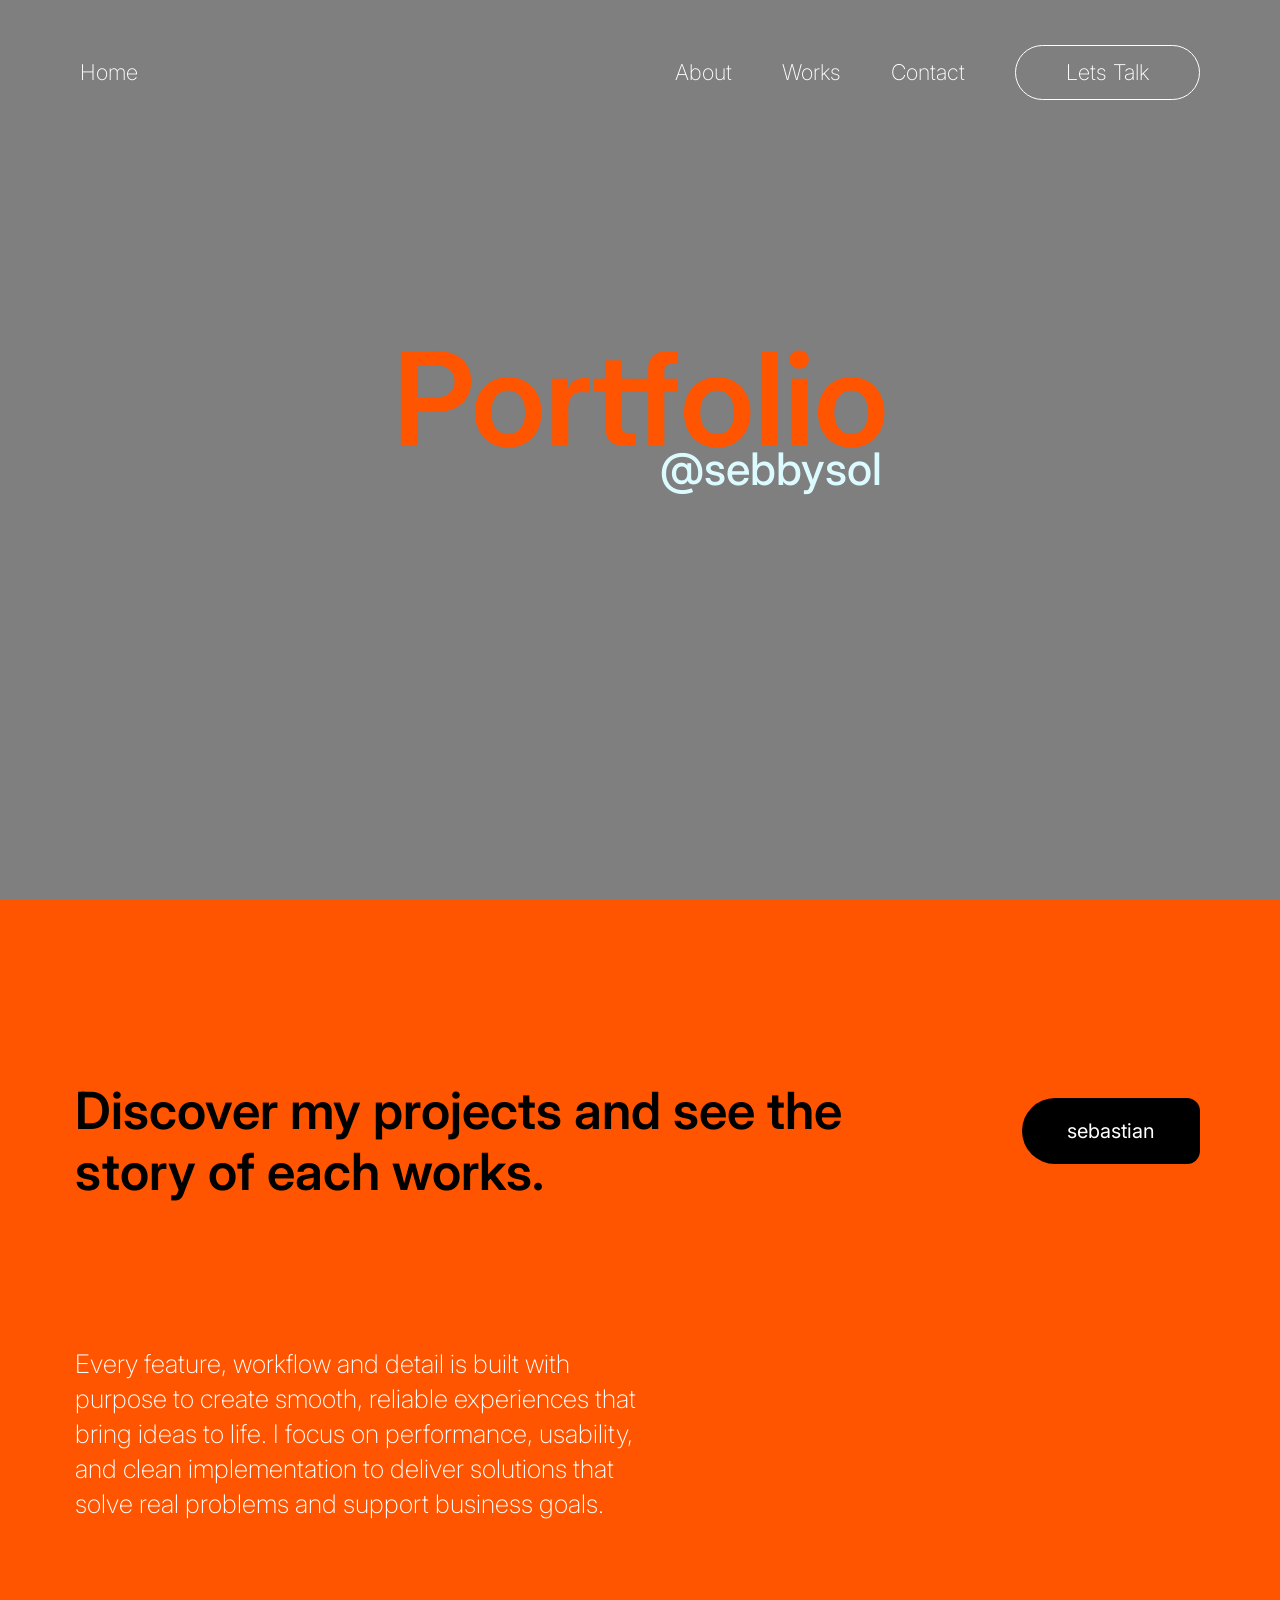
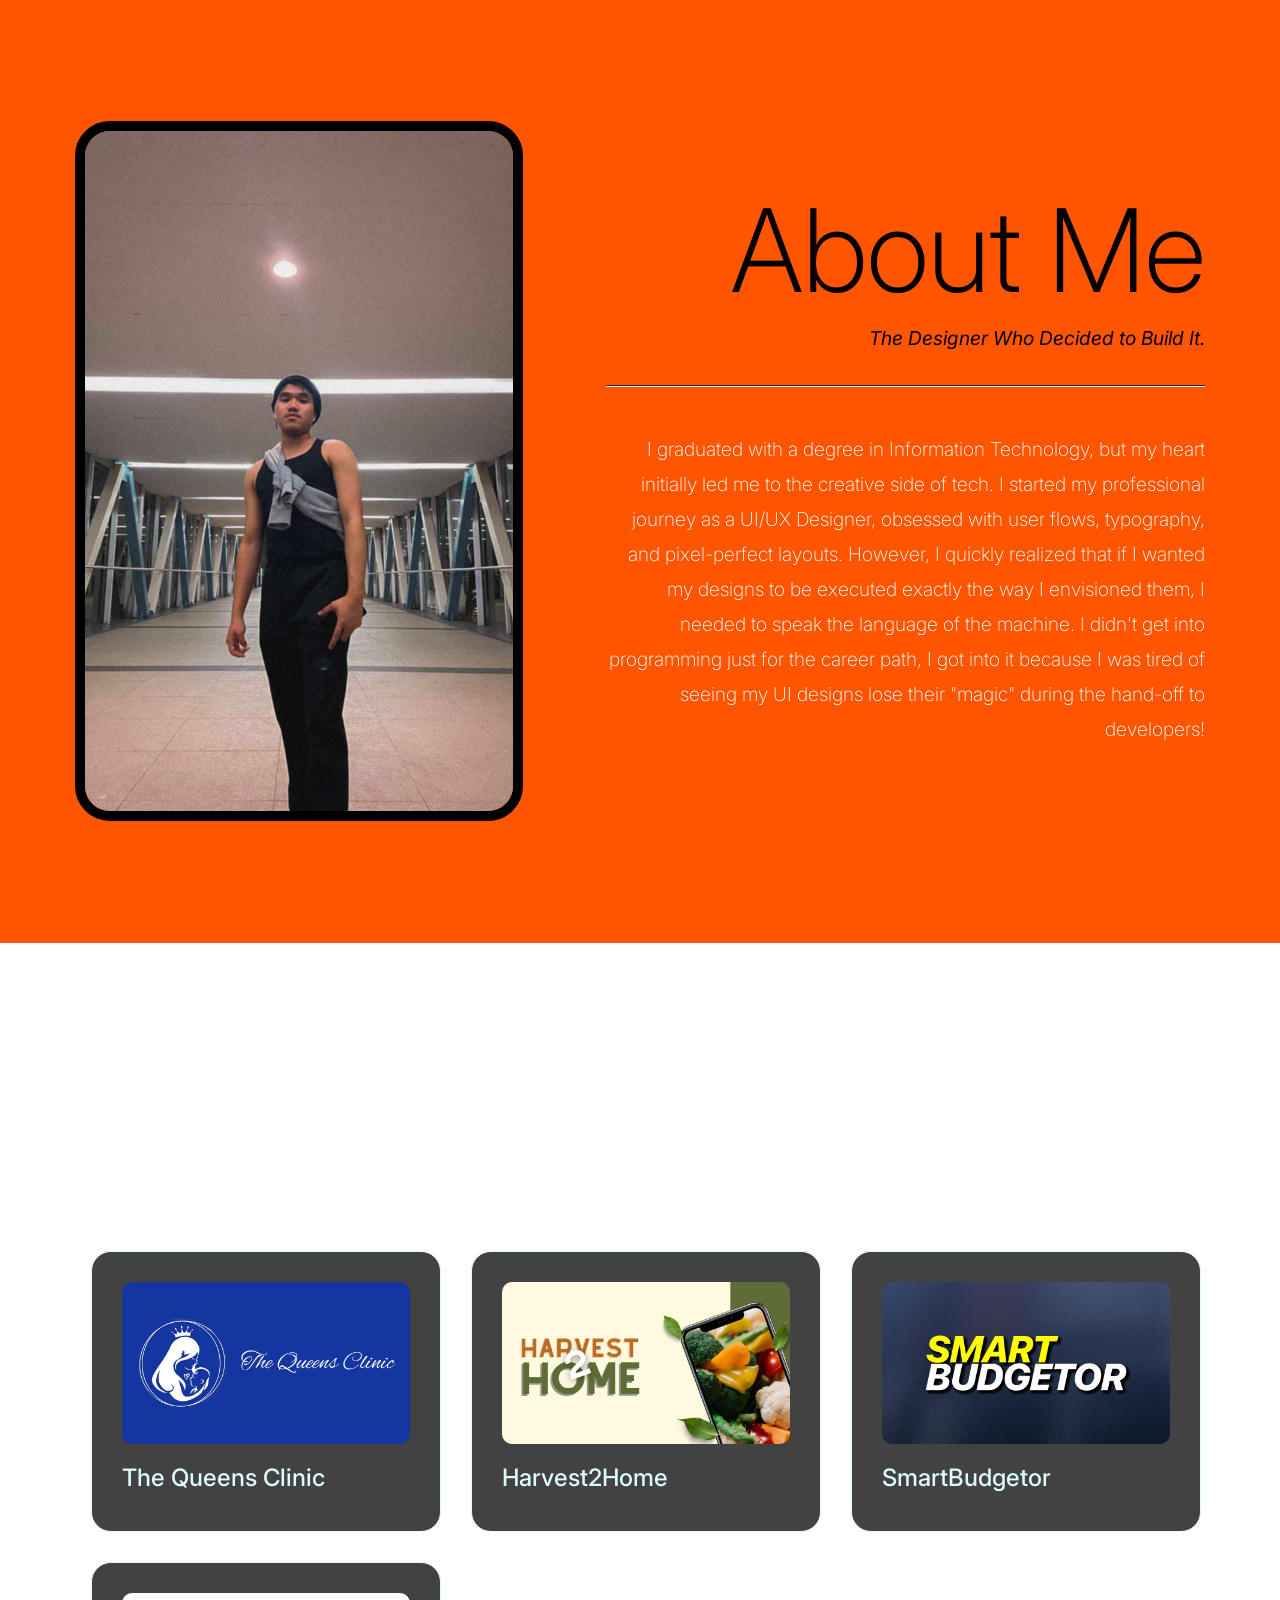
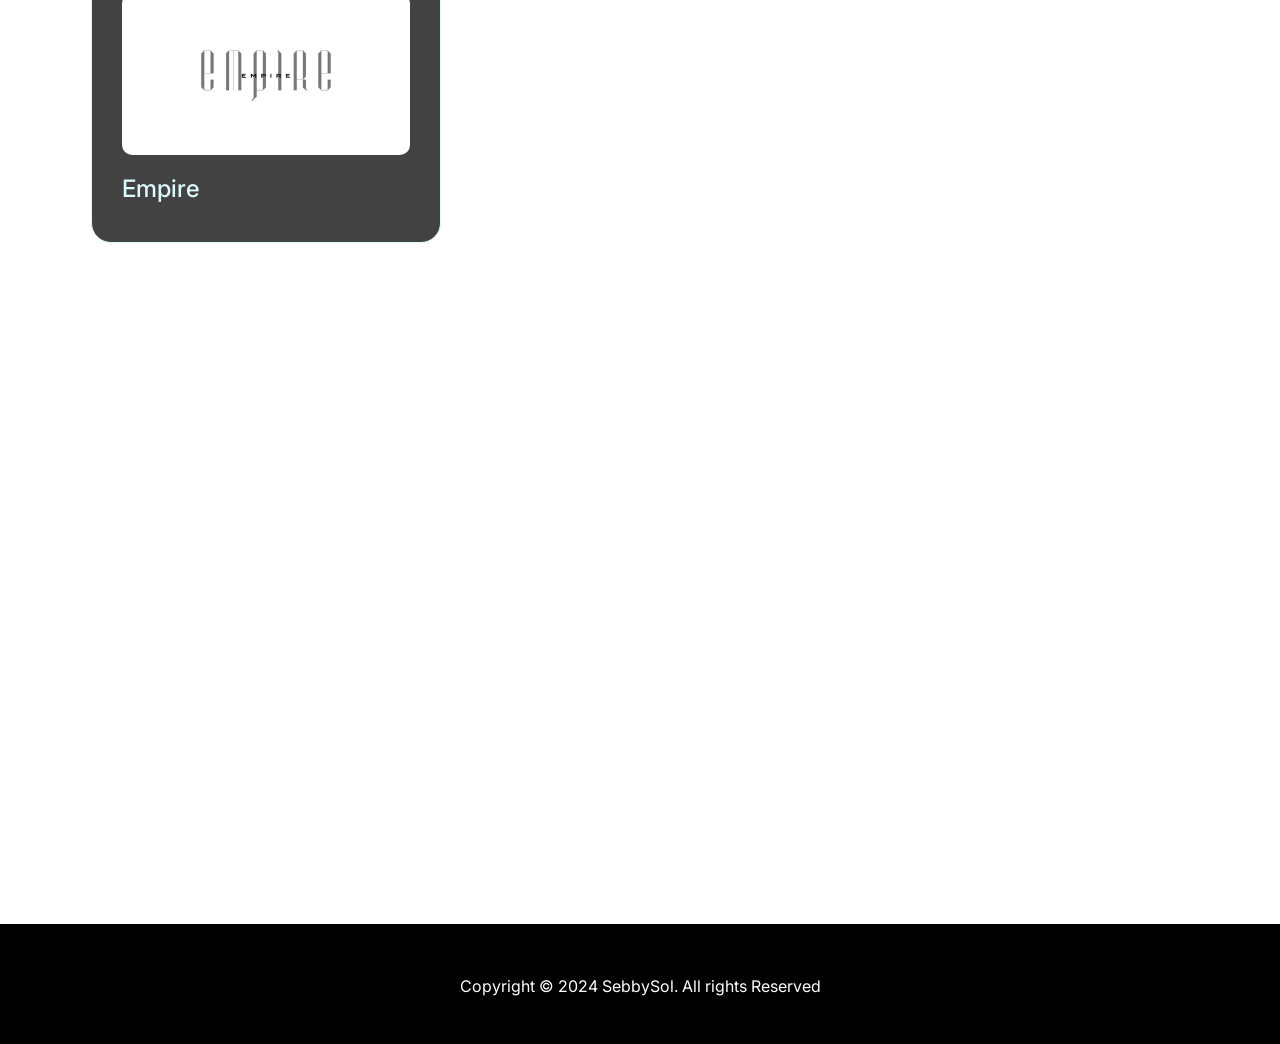
==== index.html @ 54da289d "removed links" ====
<!DOCTYPE html>
<html lang="en">
<head>
    <meta charset="UTF-8">
    <meta name="viewport" content="width=device-width, initial-scale=1.0">
    <link rel="preconnect" href="https://fonts.googleapis.com">
    <link rel="preconnect" href="https://fonts.gstatic.com" crossorigin>
    <link href="https://fonts.googleapis.com/css2?family=DM+Sans:ital,opsz,wght@0,9..40,100..1000;1,9..40,100..1000&family=Inter:ital,opsz,wght@0,14..32,100..900;1,14..32,100..900&family=Open+Sans:ital,wght@0,300..800;1,300..800&display=swap" rel="stylesheet">
    <title>Seb's Portfolio</title>
    <link href="https://cdn.jsdelivr.net/npm/bootstrap@5.0.2/dist/css/bootstrap.min.css" rel="stylesheet" integrity="sha384-EVSTQN3/azprG1Anm3QDgpJLIm9Nao0Yz1ztcQTwFspd3yD65VohhpuuCOmLASjC" crossorigin="anonymous">
    <link rel="stylesheet" href="./index.css">
</head>
<body>

    <!-- Hero Section -->
    <section id="home">

    <!-- Checkbox (hidden) serves as hamburger with no js -->
    <input type="checkbox" id="nav-toggle" hidden>
    <label for="nav-toggle" id="nav-overlay"></label>
    <label for="nav-toggle" class="hamburger" aria-label="Toggle navigation">
        <span></span>
        <span></span>
        <span></span>
    </label>

    <nav id="navbar">
        <a href="index.html#home">Home</a>
        <a href="index.html#about">About</a>
        <a href="" id="works-link">Works</a>
        <a href="" id="contact-link">Contact</a>
        <a href="" id="talk-btn">Lets Talk</a>
    </nav>

    <h1>Portfolio</h1>
    <h2>@sebbysol</h2>

    </section>

    <!-- About Section -->
    <section id="about">

        <button class="discover-button">sebastian</button>
        <div class="about-discover">
            <h1>Discover my projects and see the <br>story of each works.</h1>
            <p>Every feature, workflow and detail is built with purpose to create smooth, reliable experiences that bring ideas to life. I focus on performance, usability, and clean implementation to deliver solutions that solve real problems and support business goals.</p>
        </div>

        <div class="about-me">
            <img src="./img/menew.jfif" alt="mehehe">
            <div class="text-about">
                <h1>About Me</h1>
                <h2>The Designer Who Decided to Build It.</h2>
                <hr class="custom-line">            
                <p>I graduated with a degree in Information Technology, but my heart initially led me to the creative side of tech. I started my professional journey as a UI/UX Designer, obsessed with user flows, typography, and pixel-perfect layouts. However, I quickly realized that if I wanted my designs to be executed exactly the way I envisioned them, I needed to speak the language of the machine. I didn't get into programming just for the career path, I got into it because I was tired of seeing my UI designs lose their "magic" during the hand-off to developers!</p>
            </div>
        </div>
    </section>

    <!-- Skills Section -->
    <section id="tech-skills" class="tech-skills">
        <div class="projects">
            <h1>Projects</h1>
            <hr class="line-skills">
            <ul>
                <div class="card">
                    <img src="./img/TQC.jpg" alt="The Queens Clinic">
                    <h4>The Queens Clinic</h4>
                </div>

                <div class="card">
                    <img src="./img/harvest.jpg" alt="Harvest2Home">
                    <h4>Harvest2Home</h4>
                </div>

                <div class="card">
                    <img src="./img/cardsmart.png" alt="Smart Budgetor">
                    <h4>SmartBudgetor</h4>
                </div>

                <div class="card">
                    <img src="./img/empire.png" alt="Empire">
                    <h4>Empire</h4>
                </div>
            </ul>
        </div>

        <div class="tech-title">
            <h1>Technical Skills</h1>
            <hr class="line-skills">
            <div class="project-container">
                <h4></h4>

            </div>
        </div>

        <div class="work-experience">
            <h1>Work Experience</h1>
            <hr class="line-skills">
        </div>
    </section>

        <footer>
            <div class="footer-text">
                <address>Copyright © 2024 SebbySol. All rights Reserved</address>
            </div>
        </footer>
</body>
</html>
---- index.css ----
* {
    padding: 0;
    margin: 0;
    box-sizing: border-box;
}

:root {
    --cream-white: #ffe7bb;
    --dandelion-orange: #ffa600;
    --pongkan-orange: #FF5500;
    --snow-white: #dcfbff;
}

body {
    font-family: "Inter", sans-serif;
}

/* Hide hamburger by default (desktop) */
.hamburger {
    display: none;
}

/* ===================== DESKTOP (1025px+) ===================== */
@media (min-width: 1025px) {

    #navbar {
        position: fixed;
        top: 0;
        left: 0;
        width: 100%;
        z-index: 1000;
        display: flex;
        font-size: 1.7vw;
        padding: 45px 80px;
        gap: 50px;
        align-items: center;
        transition: all 0.3s ease-in-out;
        background: rgba(0, 0, 0, 0);
    }

    #navbar a {
        text-decoration: none;
        color: white;
        font-weight: 200;
    }

    #navbar.scrolled {
        background: black;
        padding: 35px 100px;
    }

    #navbar a:first-child {
        margin-right: auto;
    }

    #talk-btn {
        color: white;
        padding: 10px 50px;
        border-radius: 50px;
        border: 1px solid white;
        transition: all 0.1s ease;
    }

    #talk-btn:hover {
        background-color: var(--pongkan-orange);
        color: black;
        font-weight: 600;
        border: 1px solid var(--pongkan-orange);
    }

    #home {
        min-height: 100vh;
        background: linear-gradient(rgba(0,0,0,0.5), rgba(0,0,0,0.5)),
                    url(https://images.pexels.com/photos/2387873/pexels-photo-2387873.jpeg);
        background-repeat: no-repeat;
        background-size: cover;
        background-position: center;
        background-attachment: fixed;
        text-align: center;
    }

    #home h1 {
        font-size: 10.2vw;
        padding: 33vh 0 0 0;
        font-weight: 600;
        color: #FF5500;
    }

    #home h2 {
        font-size: 3.5vw;
        margin-left: 20.5vw;
        margin-top: -3.3vw;
        color: var(--snow-white);
    }


    /* About - 1. Discover section  */
    #about {
        background-color: #FF5500;
        padding: 20vh 75px 20vh 75px;
        /* REQUIRED: This keeps the button from flying outside the orange box */
        position: relative; 
    }

    .discover-button {
        background-color: black;
        color: white;
        padding: 2vh 3.5vw;
        font-size: 20px;
        border: none;
        display: inline-block;
        border-radius: 50px 20px 20px 50px;
        
        /* POSITIONING LOGIC */
        position: absolute;
        right: 80px; 
        top: 22vh; 
        
        transition: all 0.3s ease;
        cursor: pointer;
    }

    .discover-button:hover {
        background-color: white;
        color: black;
    }

    #about .about-discover h1 {
        font-size: 4vw;
        font-weight: 600;
        color: black;
        display: inline-block;
    }

    #about .about-discover p {
        font-size: 2vw;
        color: white;
        margin-top: 15vh;
        line-height: 35px;

        /* creates a space on the right sides so the text doesn't hit the button */
        margin-right: 42vw; 
        margin-bottom: 200px;
        font-weight: 200;
    }

    /* About - 2. About Me section */

    #about img {
        width: 35vw;
        height: 700px;
        border: 10px solid black;
        border-radius: 35px;
        object-fit: cover; 
        position: absolute;
        object-position: center; 
    }

    #about .about-me h1{
        font-size: 9vw;
        color: black;
        padding-top: 60px;
        text-align: right;
        font-weight: 250;
    }

    #about .about-me h2{
        text-align: right;
        color: black;
        font-style: italic;
        font-weight: 400;
        margin-bottom: 35px;
        font-size: 1.5vw;
    }

    #about .custom-line {
        height: 2px;
        width: 53%;
        margin-left: 47%;
        background-color: white; 
        border-radius: 10px;
        opacity: 1;
    }
    #about .about-me p{
        font-size: 1.5vw;
        color: white;
        margin-top: 5vh;
        padding-left: 41.5vw;
        text-align: right;
        line-height: 35px;
        font-weight: 200;
    }

    .tech-skills {
        position: relative;
        min-height: 100vh;
        width: 100%;
        background: linear-gradient(rgba(0, 0, 0, 0.905), rgba(0, 0, 0, 0.733)), url(./img/grainy-bg.jpg);       
        background-position: center;
        background-repeat: no-repeat;
        background-attachment: fixed;
        background-size: cover;
        padding: 30px 75px 200px 75px;
        overflow: auto;
    }

    .tech-content {
        position: relative;
        z-index: 2;
        padding: 10vh 5vw;
        text-align: center;
        width: 100%;
    }

    .tech-skills h1 {
        font-size: 5vw;
        font-weight: 500;
        letter-spacing: -3%;
        margin-top: 15vh;
        color: white;
    }

    #tech-skills .line-skills{
        opacity: 1;
        color: white;
        padding-top: 5px;
        height: 3px;
        border: none;
        background: white;
    }

    .card img{
        border-radius: 10px;
    }

    .card h4{
        margin-top: 20px;
    }

    ol, ul {
        padding-left: 1rem;
    }

    .tech-skills ul {
        display: flex;
        flex-wrap: wrap;
        gap: 30px;
        list-style: none;
        margin-top: 5vh;
    }

    .card {
        width: 350px;
        padding: 30px;
        border-radius: 20px;
        text-align: left;
        background: rgba(0, 0, 0, 0.74);
        border: 1px solid var(--snow-white);
        transition: transform 0.3s ease, background 0.3s ease, border 0.3s ease;
        color: var(--snow-white);
        font-size: 1.4rem;
        font-weight: 600;
    }

    .card:hover {
        transform: translateY(-10px);
        border: 1px solid var(--dandelion-orange);
    }

    .icon-group {
        display: flex;
        flex-wrap: wrap;
        gap: 15px;
        margin-top: 20px;
    }

    .tech-icon {
        width: 40px;
        height: 40px;
        object-fit: contain;
        filter: drop-shadow(0 4px 6px rgba(0,0,0,0.5));
        transition: transform 0.3s cubic-bezier(0.175, 0.885, 0.32, 1.275);
    }

    .tech-icon:hover {
        transform: scale(1.2) translateY(-5px);
    }

    #tech p {
        font-weight: 300;
        font-size: 18px;
    }

    #soft-skills {
        margin-top: 5vh;
    }

    #about .hidden-buttons{
        display: block;
    }

    
    /* footer section */
    footer {
        background-color: black;
        padding: 50px 50px 30px 50px;
        color: white;
        text-align: center;
    }

    footer a {
        text-decoration: none;
        display: inline-block;
        margin: 0 10px;
    }
}

/* ===================== TABLET (max 1024px) ===================== */
@media (max-width: 1024px) {

    /* --- Hamburger button --- */
    .hamburger {
        display: flex;
        flex-direction: column;
        justify-content: center;
        gap: 8px;
        position: fixed;
        top: 16px;
        right: 20px;
        z-index: 1100;
        cursor: pointer;
        padding: 5px;
        margin: 15px 10px 0 0;
    }

    .hamburger span {
        display: block;
        width: 40px;
        height: 3px;
        background-color: white;
        border-radius: 2px;
        transition: transform 0.3s ease, opacity 0.3s ease;
    }

    /* Animate to X when checked */
    #nav-toggle:checked ~ .hamburger span:nth-child(1) {
        transform: translateY(11px) rotate(45deg);
    }
    #nav-toggle:checked ~ .hamburger span:nth-child(2) {
        opacity: 0;
    }
    #nav-toggle:checked ~ .hamburger span:nth-child(3) {
        transform: translateY(-11px) rotate(-45deg);
    }

    /* --- Nav overlay hidden by default --- */
    #navbar {
        position: fixed;
        top: 0;
        left: 0;
        width: 100%;
        z-index: 1000;
        display: flex;
        justify-content: center;
        align-items: center;
        gap: 8vw;
        background: black;
        border-bottom-left-radius: 8vw;
        border-bottom-right-radius: 8vw;
        padding: 16vh 0 8vh 0;
        opacity: 0;
        pointer-events: none;
        transform: translateY(-10px);
        transition: opacity 0.3s ease, transform 0.3s ease;
    }

    /* Nav open when checkbox is checked */
    #nav-toggle:checked ~ #navbar {
        opacity: 1;
        pointer-events: all;
        transform: translateY(0);
    }

    #navbar a {
        text-decoration: none;
        color: white;
        font-size: 3vw;
    }

    #navbar a:first-child {
        margin-right: 0;
    }

    /* Tap-outside overlay — invisible, sits behind the menu */
    #nav-overlay {
        display: none;
        position: fixed;
        inset: 0;
        z-index: 999; /* just below #navbar (1000) and hamburger (1100) */
        cursor: default;
    }

    /* Show overlay only when menu is open */
    #nav-toggle:checked ~ #nav-overlay {
        display: block;
    }

    /* --- Home section --- */
    #home {
        min-height: 100vh;
        background: linear-gradient(rgba(0,0,0,0.788), rgba(0,0,0,0.041)), url(https://images.pexels.com/photos/2387873/pexels-photo-2387873.jpeg);
        background-repeat: no-repeat;
        background-size: cover;
        background-position: center;
        background-attachment: fixed;
        text-align: center;
    }

    #home h1 {
        font-size: 20vw;
        padding: 35vh 0 0 0;
        font-weight: 600;
        color: var(--dandelion-orange);
    }

    #home h2 {
        font-size: 7.5vw;
        margin-left: 37vw;
        margin-top: -5.5vw;
        color: var(--snow-white);
    }

    /* --- Tech section --- */
    .tech-skills {
        position: relative;
        min-height: 100vh;
        width: 100%;
        padding: 30px 15px;
        overflow: hidden;
        display: flex;
        flex-direction: column;
        align-items: center;
        justify-content: center;
    }

    .bg-video {
        position: absolute;
        top: 50%;
        left: 50%;
        min-width: 100%;
        min-height: 100%;
        z-index: 0;
        transform: translate(-50%, -50%);
        object-fit: cover;
        pointer-events: none;
    }

    .tech-skills::before {
        content: "";
        position: absolute;
        inset: 0;
        background: rgba(0, 0, 0, 0.5);
        z-index: 1;
    }

    .tech-content {
        position: relative;
        z-index: 2;
        padding: 8vh 4vw;
        text-align: center;
        width: 100%;
    }

    .tech-skills h1 {
        font-size: 8vw;
        font-weight: 500;
        color: var(--dandelion-orange);
    }

    ol, ul {
        padding-left: 0;
    }

    .tech-skills ul {
        display: flex;
        flex-wrap: wrap;
        justify-content: center;
        gap: 20px;
        list-style: none;
        margin-top: 4vh;
    }

    .card {
        width: 90vw;
        max-width: 400px;
        padding: 20px;
        border-radius: 16px;
        text-align: left;
        background: black;
        border: 1px solid var(--snow-white);
        color: var(--snow-white);
        font-size: 1.1rem;
        font-weight: 600;
        transition: transform 0.3s ease, border 0.3s ease;
    }

    .card:hover {
        transform: translateY(-6px);
        border: 3px solid var(--snow-white);
    }

    .icon-group {
        display: flex;
        flex-wrap: wrap;
        gap: 12px;
        margin-top: 15px;
    }

    .tech-icon {
        width: 35px;
        height: 35px;
        object-fit: contain;
        filter: drop-shadow(0 4px 6px rgba(0,0,0,0.5));
    }

    #tech p {
        font-weight: 300;
        font-size: 15px;
    }

    #soft-skills {
        margin-top: 4vh;
    }

    footer {
        background-color: black;
        padding: 30px;
        color: white;
        text-align: center;
    }

    footer a {
        text-decoration: none;
        display: inline-block;
        margin: 0 8px;
    }
}

/* ===================== MOBILE (max 700 px) ===================== */
@media (max-width: 700px) {

    /* --- Hamburger button --- */
    .hamburger {
        display: flex;
        flex-direction: column;
        justify-content: center;
        gap: 8px;
        position: fixed;
        top: 16px;
        right: 20px;
        z-index: 1100;
        cursor: pointer;
        padding: 5px;
        margin: 15px 10px 0 0;
    }

    .hamburger span {
        display: block;
        width: 40px;
        height: 3px;
        background-color: white;
        border-radius: 2px;
        transition: transform 0.3s ease, opacity 0.3s ease;
    }

    /* Animate to X when checked */
    #nav-toggle:checked ~ .hamburger span:nth-child(1) {
        transform: translateY(11px) rotate(45deg);
    }
    #nav-toggle:checked ~ .hamburger span:nth-child(2) {
        opacity: 0;
    }
    #nav-toggle:checked ~ .hamburger span:nth-child(3) {
        transform: translateY(-11px) rotate(-45deg);
    }

    /* --- Nav overlay hidden by default --- */
    #navbar {
        position: fixed;
        top: 0;
        left: 0;
        width: 100%;
        height: 40vh;
        z-index: 1000;
        display: flex;
        flex-direction: column;
        justify-content: center;
        align-items: center;
        gap: 5vh;
        background: #0c0c0c;
        border-bottom-left-radius: 300px;
        border-bottom-right-radius: 300px;
        padding: 35vh 0;
        opacity: 0;
        pointer-events: none;
        transform: translateY(-10px);
        transition: opacity 0.3s ease, transform 0.3s ease;
    }

    /* Nav open when checkbox is checked */
    #nav-toggle:checked ~ #navbar {
        opacity: 1;
        pointer-events: all;
        transform: translateY(0);
    }

    #navbar a {
        text-decoration: none;
        color: white;
        font-size: 5.5vw;
        font-weight: 300;
    }

    #navbar a:first-child {
        margin-right: 0;
    }

    /* Tap-outside overlay — invisible, sits behind the menu */
    #nav-overlay {
        display: none;
        position: fixed;
        inset: 0;
        z-index: 999; /* just below #navbar (1000) and hamburger (1100) */
        cursor: default;
    }

    /* Show overlay only when menu is open */
    #nav-toggle:checked ~ #nav-overlay {
        display: block;
    }

    /* --- Home section --- */
    #home {
        min-height: 100vh;
        background: linear-gradient(rgba(0,0,0,0.788), rgba(0,0,0,0.041)), url(https://images.pexels.com/photos/2387873/pexels-photo-2387873.jpeg);
        background-repeat: no-repeat;
        background-size: cover;
        background-position: center;
        background-attachment: scroll;
        text-align: center;
    }

    #home h1 {
        font-size: 20vw;
        padding: 35vh 0 0 0;
        font-weight: 600;
        color: var(--dandelion-orange);
    }

    #home h2 {
        font-size: 7.5vw;
        margin-left: 38vw;
        margin-top: -6.5vw;
        color: var(--snow-white);
    }

    /* --- Tech section --- */
    .tech-skills {
        position: relative;
        min-height: 100vh;
        width: 100%;
        padding: 30px 15px;
        overflow: hidden;
        display: flex;
        flex-direction: column;
        align-items: center;
        justify-content: center;
    }

    .bg-video {
        position: absolute;
        top: 50%;
        left: 50%;
        min-width: 100%;
        min-height: 100%;
        z-index: 0;
        transform: translate(-50%, -50%);
        object-fit: cover;
        pointer-events: none;
    }

    .tech-skills::before {
        content: "";
        position: absolute;
        inset: 0;
        background: rgba(0, 0, 0, 0.5);
        z-index: 1;
    }

    .tech-content {
        position: relative;
        z-index: 2;
        padding: 8vh 4vw;
        text-align: center;
        width: 100%;
    }

    .tech-skills h1 {
        font-size: 8vw;
        font-weight: 500;
        color: var(--dandelion-orange);
    }

    ol, ul {
        padding-left: 0;
    }

    .tech-skills ul {
        display: flex;
        flex-wrap: wrap;
        justify-content: center;
        gap: 20px;
        list-style: none;
        margin-top: 4vh;
    }

    .card {
        width: 90vw;
        max-width: 400px;
        padding: 20px;
        border-radius: 16px;
        text-align: left;
        background: black;
        border: 1px solid var(--snow-white);
        color: var(--snow-white);
        font-size: 1.1rem;
        font-weight: 600;
        transition: transform 0.3s ease, border 0.3s ease;
    }

    .card:hover {
        transform: translateY(-6px);
        border: 3px solid var(--snow-white);
    }

    .icon-group {
        display: flex;
        flex-wrap: wrap;
        gap: 12px;
        margin-top: 15px;
    }

    .tech-icon {
        width: 35px;
        height: 35px;
        object-fit: contain;
        filter: drop-shadow(0 4px 6px rgba(0,0,0,0.5));
    }

    #tech p {
        font-weight: 300;
        font-size: 15px;
    }

    #soft-skills {
        margin-top: 4vh;
    }

    footer {
        background-color: black;
        padding: 30px;
        color: white;
        text-align: center;
    }

    footer a {
        text-decoration: none;
        display: inline-block;
        margin: 0 8px;
    }
}
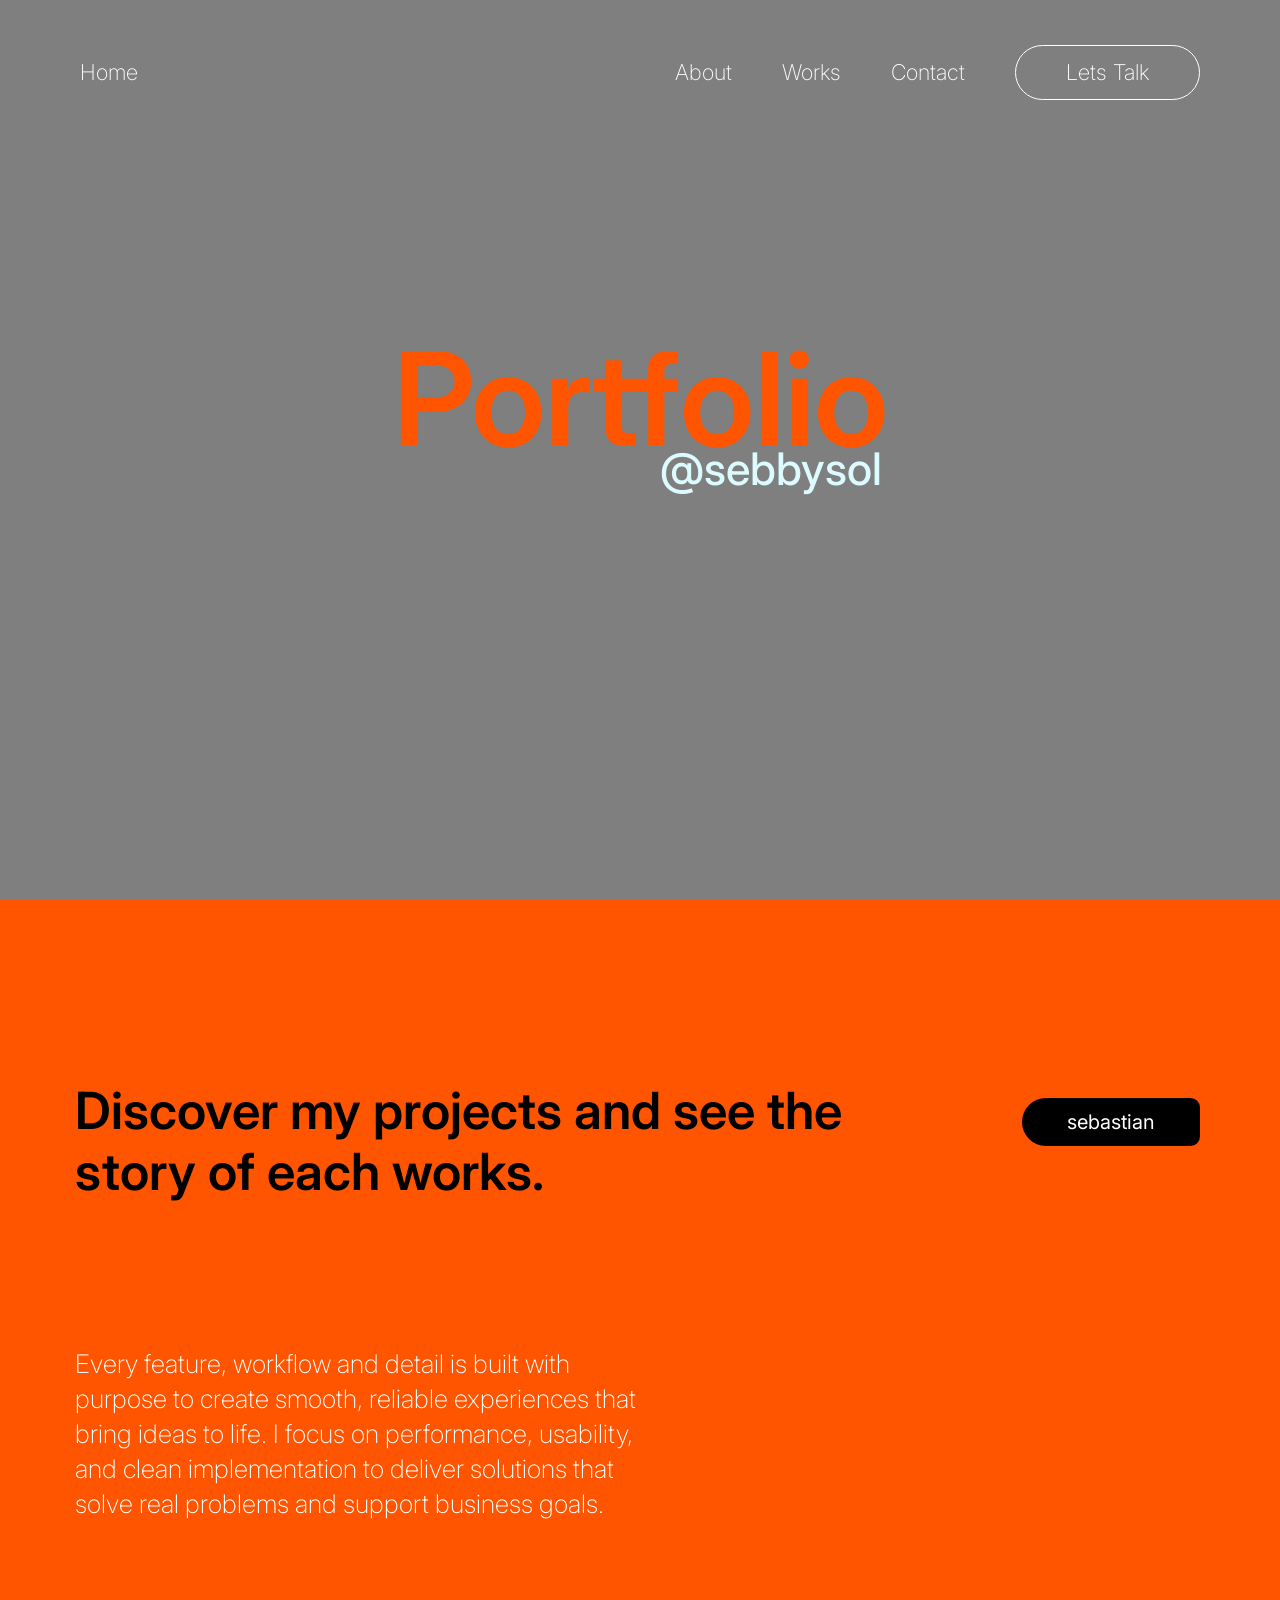
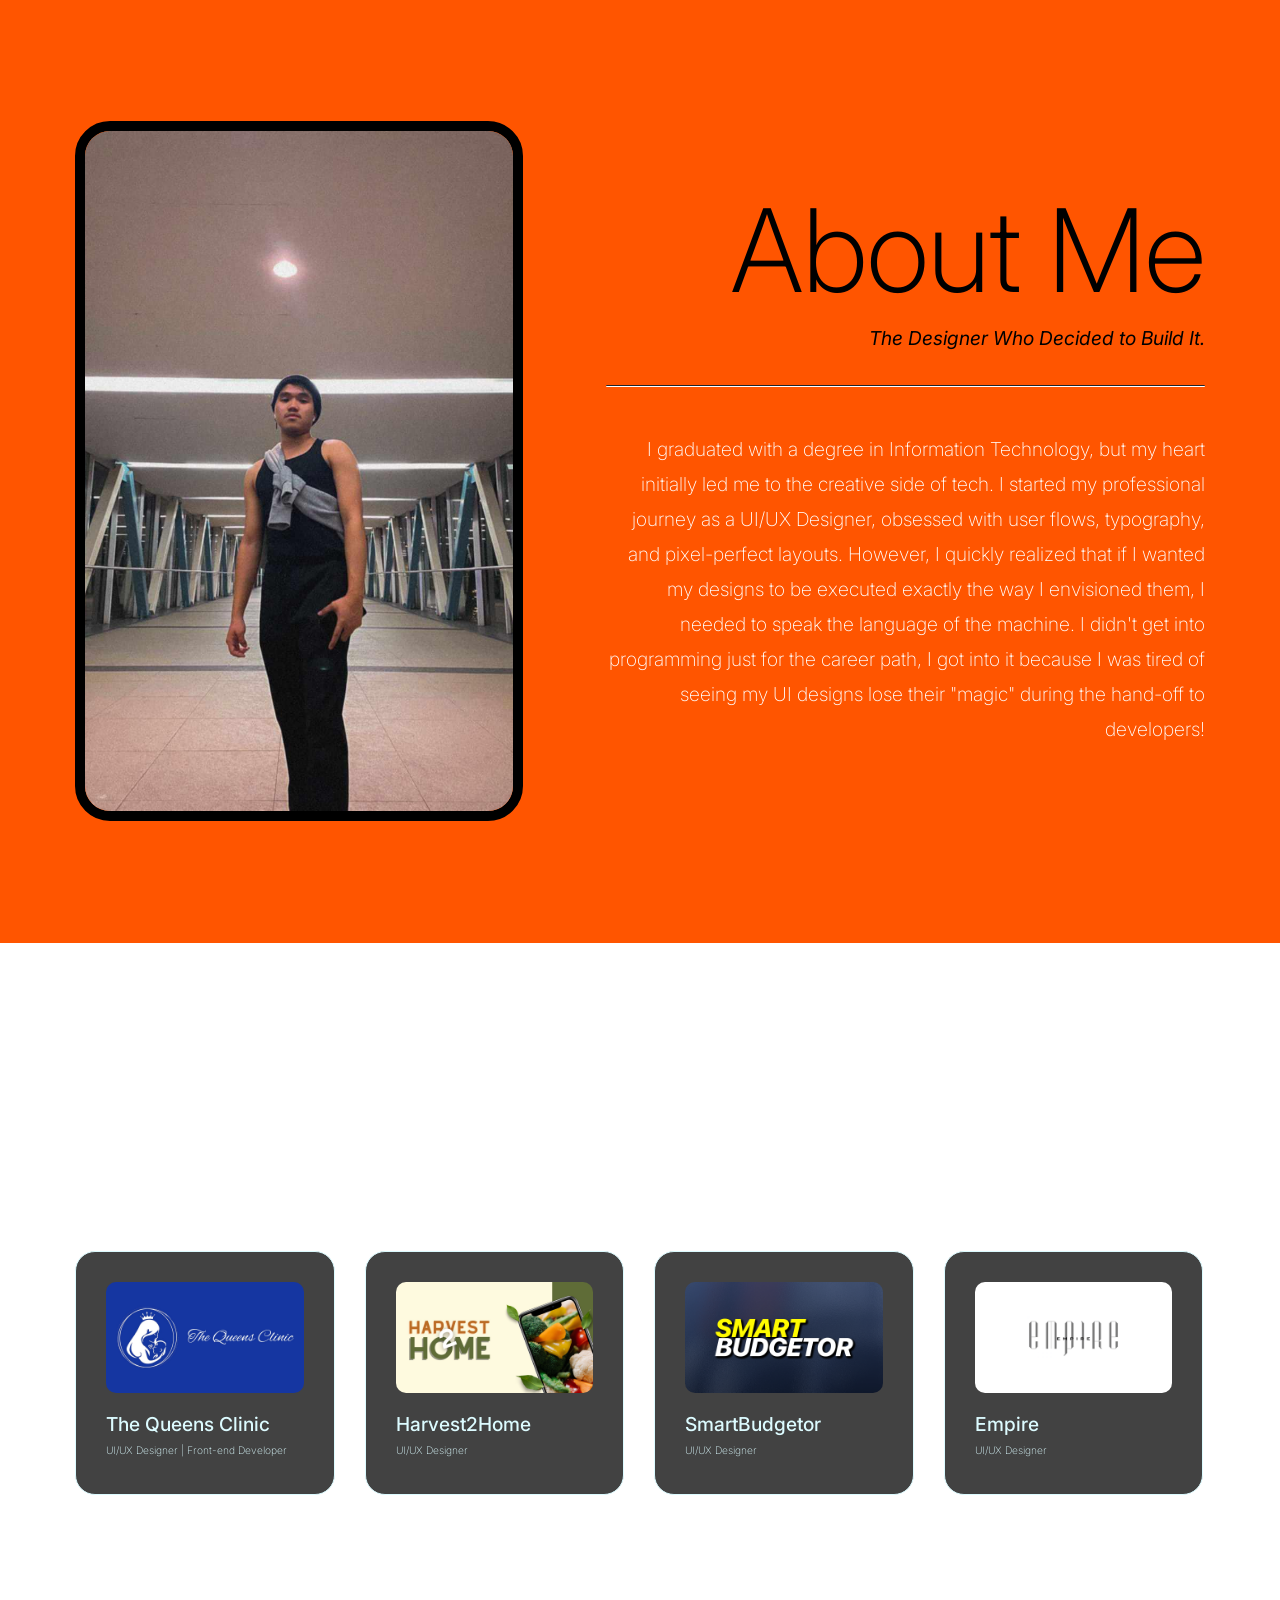
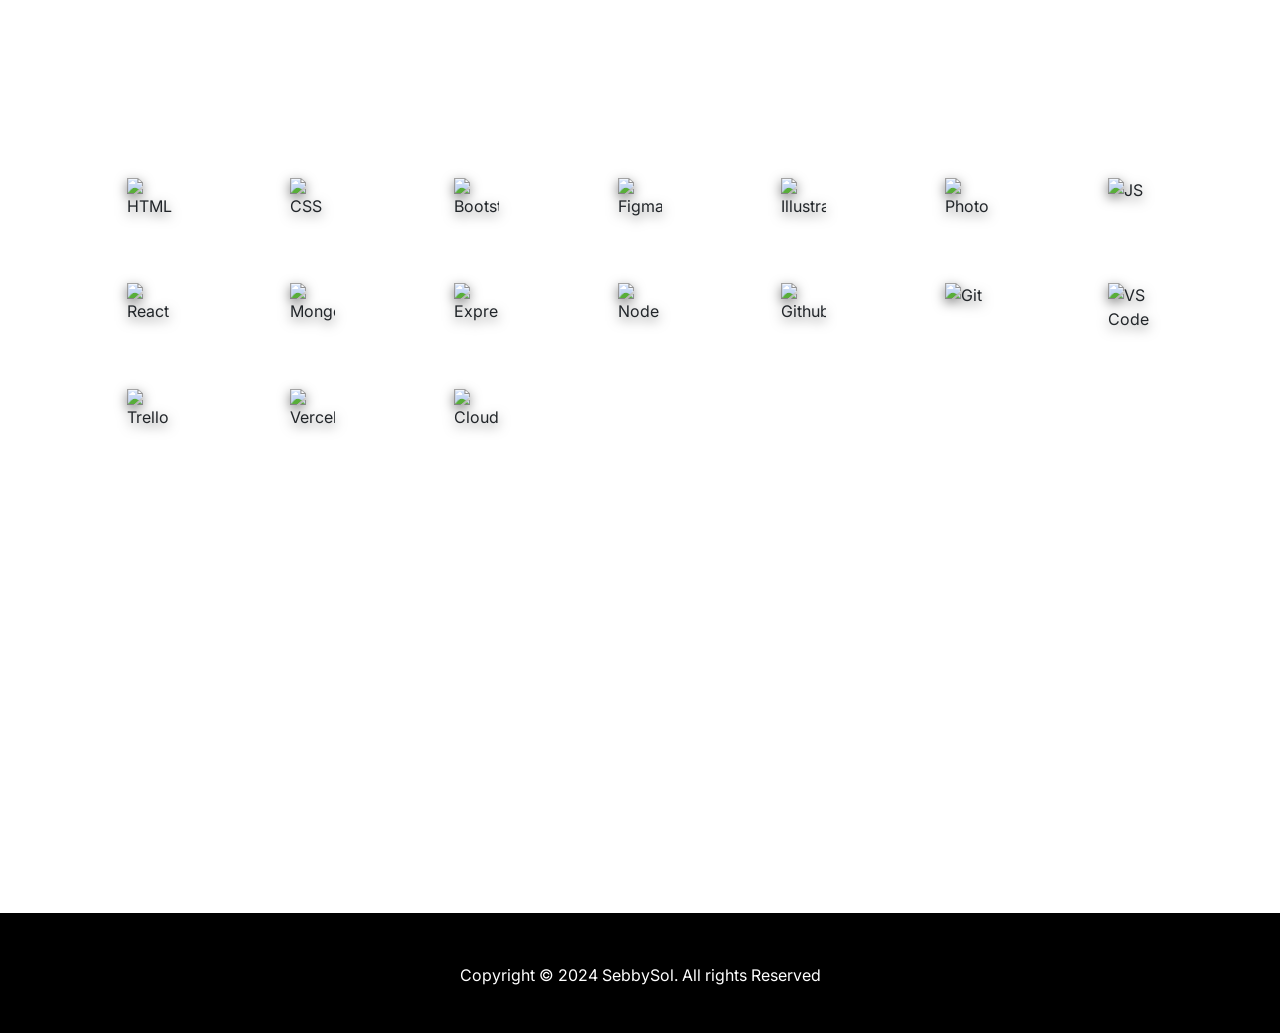
==== commit 4c547d9d: "added icons" ====
--- a/index.html
+++ b/index.html
@@ -66,21 +66,25 @@
                 <div class="card">
                     <img src="./img/TQC.jpg" alt="The Queens Clinic">
                     <h4>The Queens Clinic</h4>
+                    <h6>UI/UX Designer | Front-end Developer</h6>
                 </div>
 
                 <div class="card">
                     <img src="./img/harvest.jpg" alt="Harvest2Home">
                     <h4>Harvest2Home</h4>
+                    <h6>UI/UX Designer</h6>
                 </div>
 
                 <div class="card">
                     <img src="./img/cardsmart.png" alt="Smart Budgetor">
                     <h4>SmartBudgetor</h4>
+                    <h6>UI/UX Designer</h6>
                 </div>
 
                 <div class="card">
                     <img src="./img/empire.png" alt="Empire">
                     <h4>Empire</h4>
+                    <h6>UI/UX Designer</h6>
                 </div>
             </ul>
         </div>
@@ -88,9 +92,91 @@
         <div class="tech-title">
             <h1>Technical Skills</h1>
             <hr class="line-skills">
-            <div class="project-container">
-                <h4></h4>
+            <div class="icon-group">
+                <div class="tech-icon">
+                    <img src="https://cdn-icons-png.flaticon.com/512/1051/1051277.png" alt="HTML">
+                    <p>HTML</p>
+                </div>
 
+                <div class="tech-icon">
+                    <img src="https://cdn-icons-png.flaticon.com/512/732/732190.png" alt="CSS">
+                    <p>CSS</p>
+                </div>
+
+                <div class="tech-icon">
+                    <img src="https://www.drupal.org/files/project-images/bootstrap-stack.png" alt="Bootstrap">
+                    <p>Bootstrap</p>
+                </div>
+
+                <div class="tech-icon">
+                    <img src="https://cdn-icons-png.flaticon.com/512/5968/5968705.png" alt="Figma">
+                    <p>Figma</p>
+                </div>
+
+                <div class="tech-icon">
+                    <img src="https://cdn-icons-png.flaticon.com/512/5968/5968472.png" alt="Illustrator">
+                    <p>Illustrator</p>
+                </div>
+
+                <div class="tech-icon">
+                    <img src="https://cdn-icons-png.flaticon.com/512/5968/5968520.png" alt="Photoshop">
+                    <p>Photoshop</p>
+                </div>
+
+                <div class="tech-icon">
+                    <img src="https://cdn-icons-png.flaticon.com/512/5968/5968292.png" alt="JS">
+                    <p>JavaScript</p>
+                </div>
+
+                <div class="tech-icon">
+                    <img src="https://icon.icepanel.io/Technology/svg/React.svg" alt="React">
+                    <p>React</p>
+                </div>
+
+                <div class="tech-icon">
+                    <img src="https://icon.icepanel.io/Technology/svg/MongoDB.svg" alt="MongoDB">
+                    <p>MongoDB</p>
+                </div>
+
+                <div class="tech-icon">
+                    <img src="https://img.icons8.com/?size=160&id=9Gfx4Dfxl0JK&format=png" alt="Express">
+                    <p>Express</p>
+                </div>
+
+                <div class="tech-icon">
+                    <img src="https://icon.icepanel.io/Technology/svg/Node.js.svg" alt="Node">
+                    <p>Node.js</p>
+                </div>
+
+                <div class="tech-icon">
+                    <img src="https://cdn-icons-png.flaticon.com/512/5968/5968866.png" alt="Github">
+                    <p>GitHub</p>
+                </div>
+
+                <div class="tech-icon">
+                    <img src="https://cdn-icons-png.flaticon.com/512/15466/15466163.png" alt="Git">
+                    <p>Git</p>
+                </div>
+
+                <div class="tech-icon">
+                    <img src="https://code.visualstudio.com/assets/branding/code-stable.png" alt="VS Code">
+                    <p>VS Code</p>
+                </div>
+
+                <div class="tech-icon">
+                    <img src="https://www.vectorlogo.zone/logos/trello/trello-icon.svg" alt="Trello">
+                    <p>Trello</p>
+                </div>
+
+                <div class="tech-icon">
+                    <img src="https://raw.githubusercontent.com/lobehub/lobe-icons/refs/heads/master/packages/static-png/dark/vercel.png" alt="Vercel">
+                    <p>Vercel</p>
+                </div>
+
+                <div class="tech-icon">
+                    <img src="https://raw.githubusercontent.com/lobehub/lobe-icons/refs/heads/master/packages/static-png/light/cloudflare-color.png" alt="Cloudflare">
+                    <p>Cloudflare</p>
+                </div>
             </div>
         </div>
 
--- a/index.css
+++ b/index.css
@@ -105,7 +105,7 @@
     .discover-button {
         background-color: black;
         color: white;
-        padding: 2vh 3.5vw;
+        padding: 1vh 3.5vw;
         font-size: 20px;
         border: none;
         display: inline-block;
@@ -120,11 +120,6 @@
         cursor: pointer;
     }
 
-    .discover-button:hover {
-        background-color: white;
-        color: black;
-    }
-
     #about .about-discover h1 {
         font-size: 4vw;
         font-weight: 600;
@@ -195,7 +190,7 @@
         position: relative;
         min-height: 100vh;
         width: 100%;
-        background: linear-gradient(rgba(0, 0, 0, 0.905), rgba(0, 0, 0, 0.733)), url(./img/grainy-bg.jpg);       
+        background: linear-gradient(rgba(0, 0, 0, 0.905), rgba(0, 0, 0, 0.905)), url(./img/grainy-bg.jpg);       
         background-position: center;
         background-repeat: no-repeat;
         background-attachment: fixed;
@@ -235,10 +230,17 @@
 
     .card h4{
         margin-top: 20px;
+        font-size: 1.5vw;
+        font-weight: 500;
+    }
+
+    .card h6{
+        font-weight: 200;
+        font-size: .8vw;
     }
 
     ol, ul {
-        padding-left: 1rem;
+        padding-left: 0rem;
     }
 
     .tech-skills ul {
@@ -250,7 +252,7 @@
     }
 
     .card {
-        width: 350px;
+        width: calc(25% - 23px);
         padding: 30px;
         border-radius: 20px;
         text-align: left;
@@ -264,31 +266,48 @@
 
     .card:hover {
         transform: translateY(-10px);
-        border: 1px solid var(--dandelion-orange);
+        border: 1px solid white;
     }
 
     .icon-group {
         display: flex;
         flex-wrap: wrap;
-        gap: 15px;
-        margin-top: 20px;
+        column-gap: 15px;  /* horizontal gap between icons */
+        row-gap: 30px;     /* vertical gap between rows */
+        margin-top: 50px;
     }
 
     .tech-icon {
-        width: 40px;
-        height: 40px;
+        display: flex;
+        flex-direction: column;
+        align-items: center;
+        gap: 8px;
+        width: calc((100% - 90px) / 7);
+        transition: transform 0.3s cubic-bezier(0.175, 0.885, 0.32, 1.275);
+    }
+
+    .tech-icon:hover {
+        transform: scale(1.2) translateY(-5px);
+    }
+
+    .tech-icon img {
+        width: 3.5vw;
+        height: 3.5vw;
         object-fit: contain;
         filter: drop-shadow(0 4px 6px rgba(0,0,0,0.5));
-        transition: transform 0.3s cubic-bezier(0.175, 0.885, 0.32, 1.275);
-    }
-
-    .tech-icon:hover {
-        transform: scale(1.2) translateY(-5px);
-    }
-
-    #tech p {
-        font-weight: 300;
-        font-size: 18px;
+    }
+
+    .tech-icon p {
+        color: white;
+        text-align: center;
+        font-size: 15px;
+        margin: 0;
+        transition: color 0.3s ease;
+    }
+
+    .tech-icon:hover p {
+        color: white;
+        font-weight: 600;
     }
 
     #soft-skills {
@@ -441,18 +460,6 @@
         flex-direction: column;
         align-items: center;
         justify-content: center;
-    }
-
-    .bg-video {
-        position: absolute;
-        top: 50%;
-        left: 50%;
-        min-width: 100%;
-        min-height: 100%;
-        z-index: 0;
-        transform: translate(-50%, -50%);
-        object-fit: cover;
-        pointer-events: none;
     }
 
     .tech-skills::before {
@@ -677,18 +684,6 @@
         justify-content: center;
     }
 
-    .bg-video {
-        position: absolute;
-        top: 50%;
-        left: 50%;
-        min-width: 100%;
-        min-height: 100%;
-        z-index: 0;
-        transform: translate(-50%, -50%);
-        object-fit: cover;
-        pointer-events: none;
-    }
-
     .tech-skills::before {
         content: "";
         position: absolute;
@@ -778,4 +773,4 @@
         display: inline-block;
         margin: 0 8px;
     }
-}+}
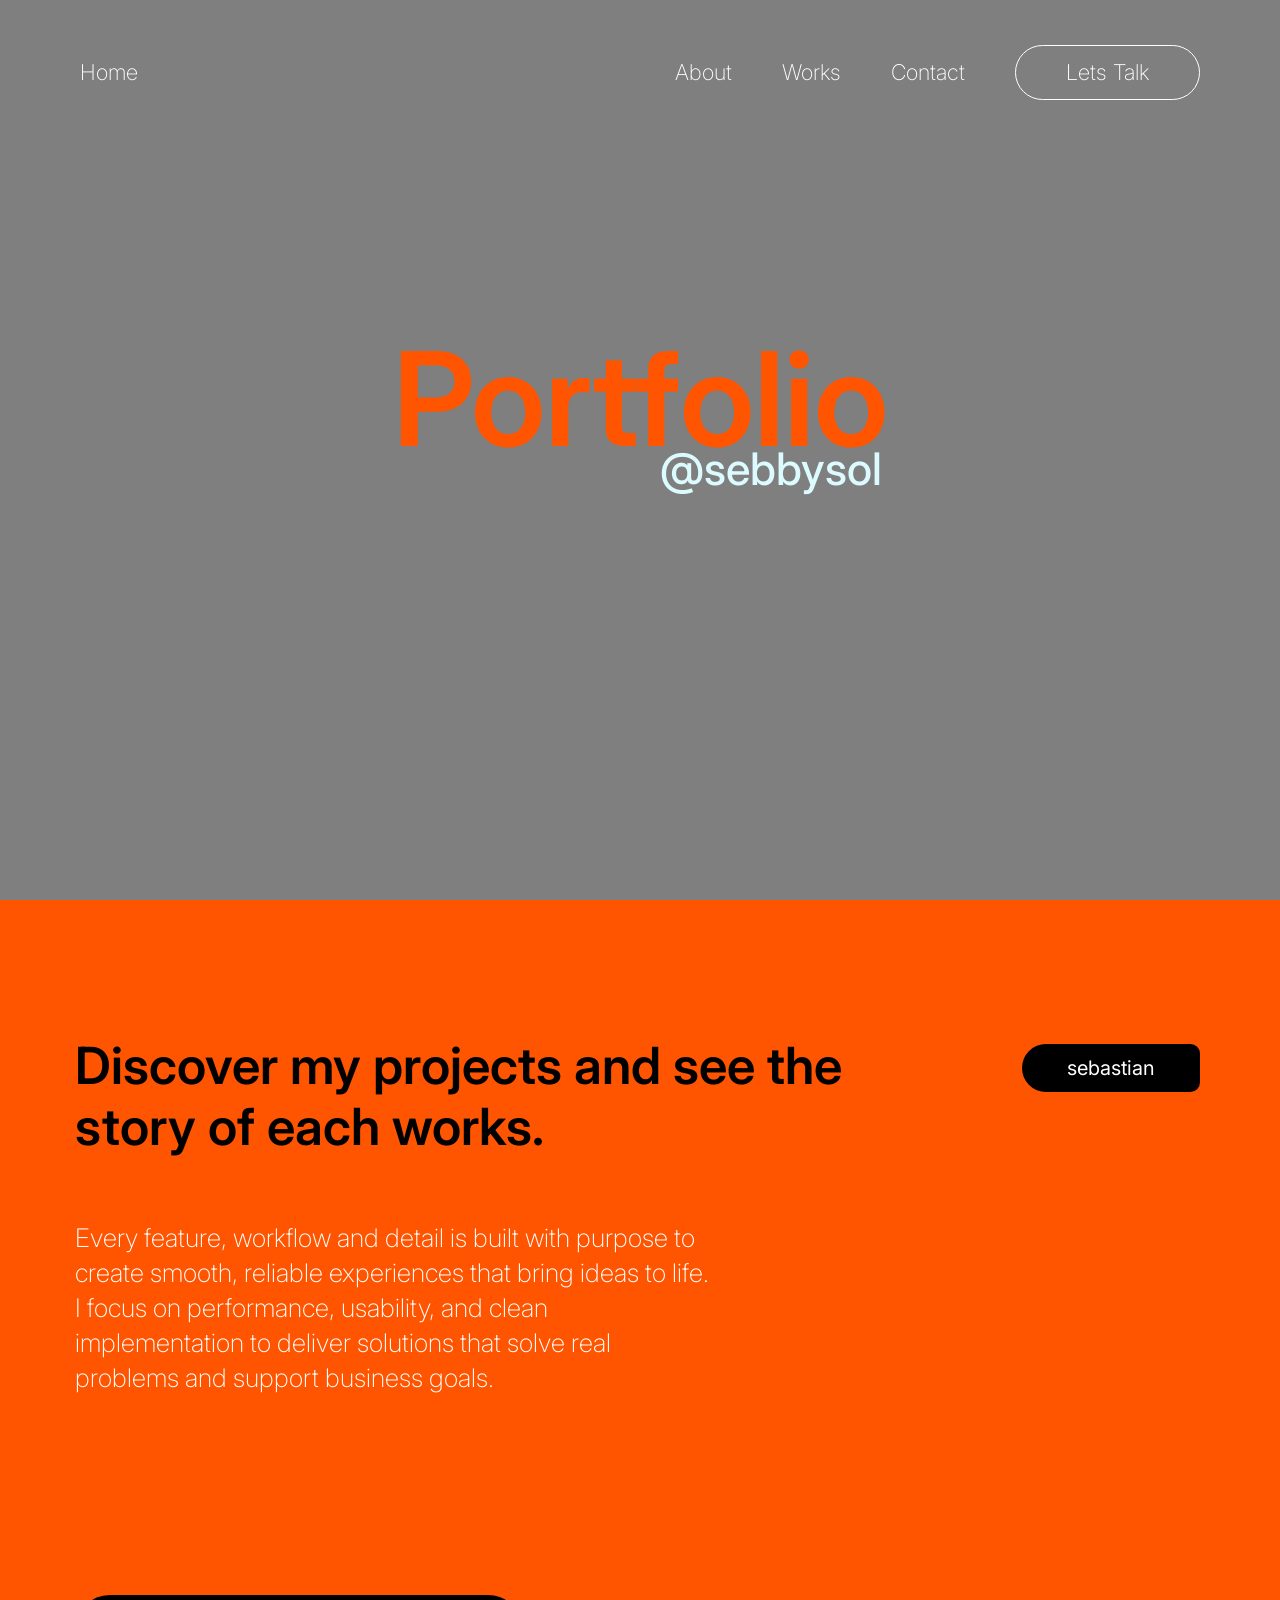
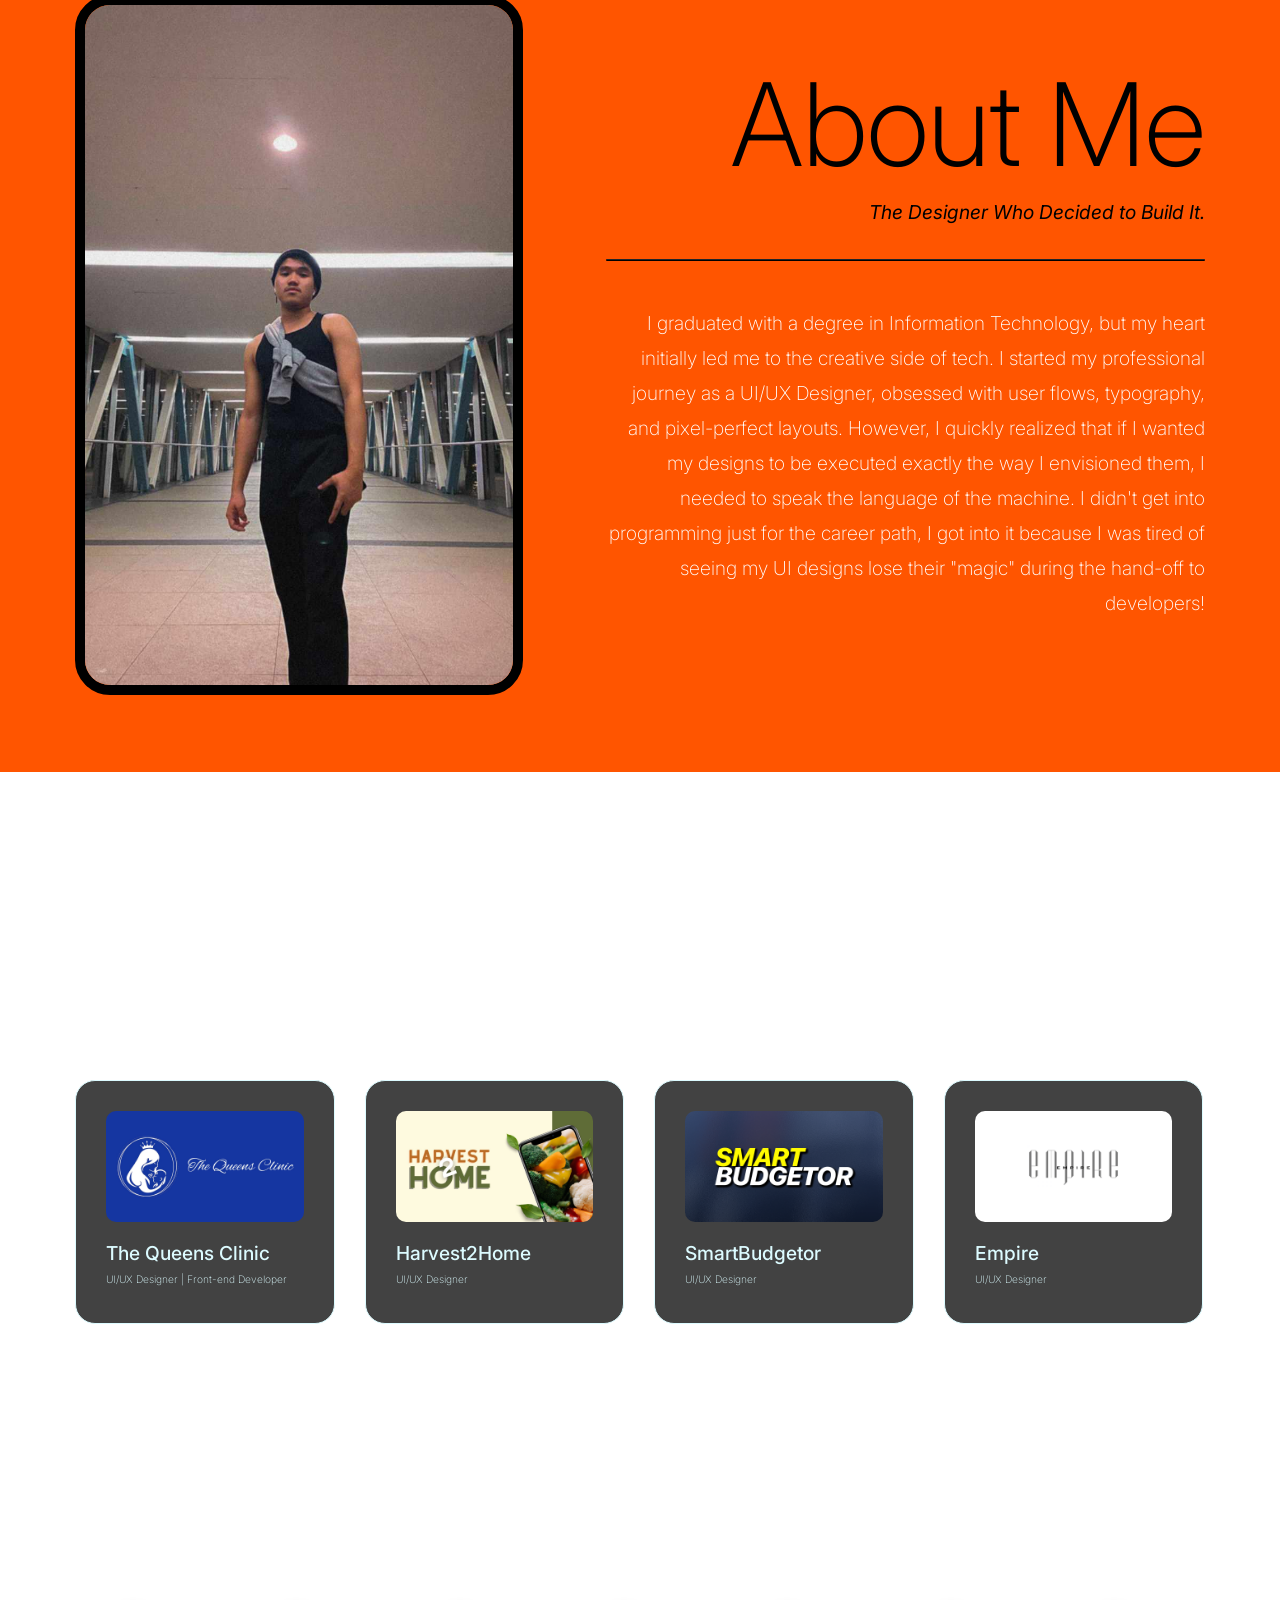
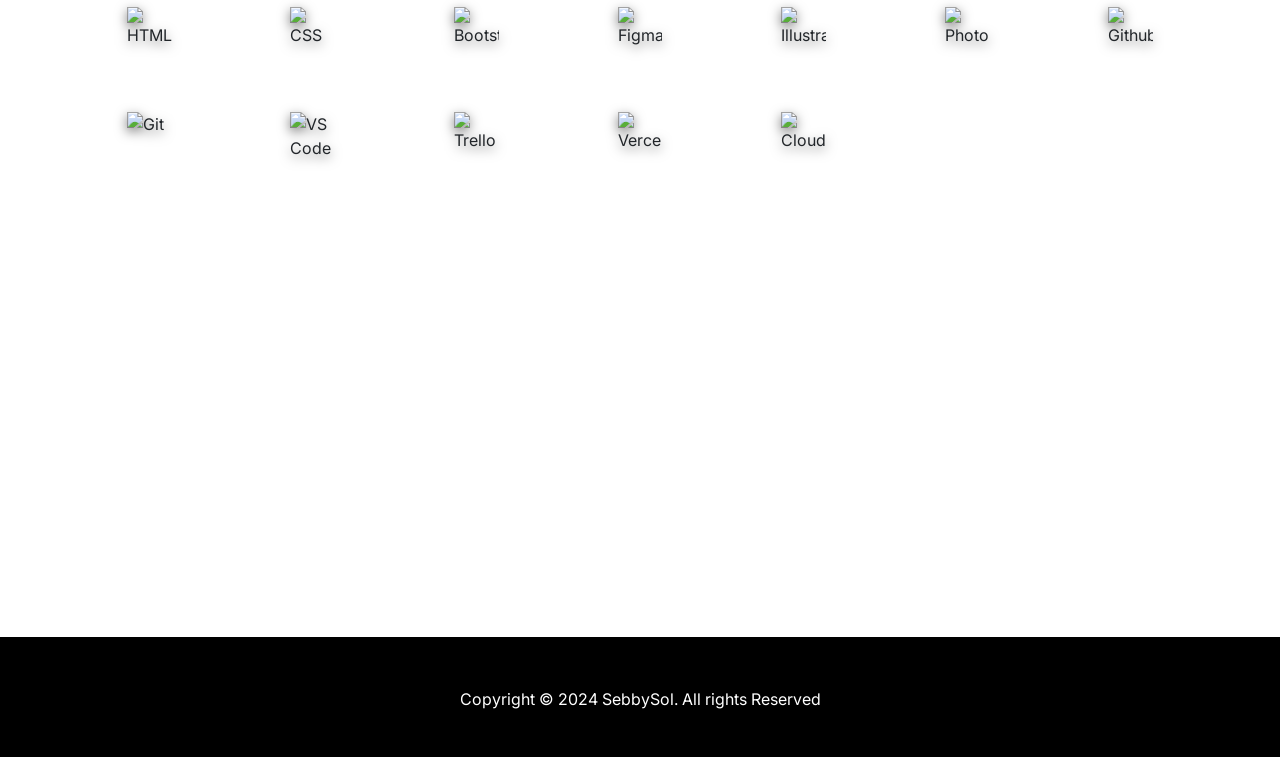
==== commit e902d37e: "added about-me section" ====
--- a/index.html
+++ b/index.html
@@ -42,7 +42,7 @@
 
         <button class="discover-button">sebastian</button>
         <div class="about-discover">
-            <h1>Discover my projects and see the <br>story of each works.</h1>
+            <h1>Discover my projects and see the story of each works.</h1>
             <p>Every feature, workflow and detail is built with purpose to create smooth, reliable experiences that bring ideas to life. I focus on performance, usability, and clean implementation to deliver solutions that solve real problems and support business goals.</p>
         </div>
 
@@ -123,7 +123,7 @@
                     <p>Photoshop</p>
                 </div>
 
-                <div class="tech-icon">
+                <!-- <div class="tech-icon">
                     <img src="https://cdn-icons-png.flaticon.com/512/5968/5968292.png" alt="JS">
                     <p>JavaScript</p>
                 </div>
@@ -146,7 +146,7 @@
                 <div class="tech-icon">
                     <img src="https://icon.icepanel.io/Technology/svg/Node.js.svg" alt="Node">
                     <p>Node.js</p>
-                </div>
+                </div> -->
 
                 <div class="tech-icon">
                     <img src="https://cdn-icons-png.flaticon.com/512/5968/5968866.png" alt="Github">
--- a/index.css
+++ b/index.css
@@ -97,9 +97,8 @@
     /* About - 1. Discover section  */
     #about {
         background-color: #FF5500;
-        padding: 20vh 75px 20vh 75px;
-        /* REQUIRED: This keeps the button from flying outside the orange box */
-        position: relative; 
+        padding: 15vh 75px;
+        position: relative;
     }
 
     .discover-button {
@@ -114,7 +113,7 @@
         /* POSITIONING LOGIC */
         position: absolute;
         right: 80px; 
-        top: 22vh; 
+        top: 16vh; 
         
         transition: all 0.3s ease;
         cursor: pointer;
@@ -124,17 +123,18 @@
         font-size: 4vw;
         font-weight: 600;
         color: black;
+        padding-right: 26vw;
         display: inline-block;
     }
 
     #about .about-discover p {
         font-size: 2vw;
         color: white;
-        margin-top: 15vh;
+        margin-top: 6vh;
         line-height: 35px;
 
         /* creates a space on the right sides so the text doesn't hit the button */
-        margin-right: 42vw; 
+        margin-right: 38vw; 
         margin-bottom: 200px;
         font-weight: 200;
     }
@@ -172,7 +172,7 @@
         height: 2px;
         width: 53%;
         margin-left: 47%;
-        background-color: white; 
+        background-color: black; 
         border-radius: 10px;
         opacity: 1;
     }
@@ -447,6 +447,61 @@
         margin-left: 37vw;
         margin-top: -5.5vw;
         color: var(--snow-white);
+    }
+
+    /* ABOUT */
+    #about {
+        background-color: #FF5500;
+        padding: 5vw;
+        position: relative; 
+    }
+    
+    #about h1{
+        font-size: 6vw;
+        font-weight: 600;
+        color: black;
+    }
+
+    #about button{
+        display: none;
+    }
+
+    #about p{
+        font-size: 2vw;
+        font-weight: 200;
+        color: white;
+        padding-top: 2.5vh;
+        padding-right: 10vw;
+        padding-bottom: 6vh;
+    }
+
+    #about .custom-line{
+        height: 2px;
+        opacity: 1;
+        color: black;
+    }
+
+    #about .about-me h1{
+        font-weight: 250;
+        font-size: 10vw;
+    }
+
+    #about .about-me h2{
+        font-weight: 400;
+        font-style: italic;
+        font-size: 2vw;
+        margin-bottom: 25px;
+        color: black;
+    }
+
+    #about img {
+        width: 100%;
+        aspect-ratio: 5 / 2; /* Makes it a perfect square */
+        object-fit: cover;    /* Crops the edges to fill the square */
+        object-position: center; 
+        border: 8px solid black;
+        border-radius: 35px;
+        margin-bottom: 10vh;
     }
 
     /* --- Tech section --- */
